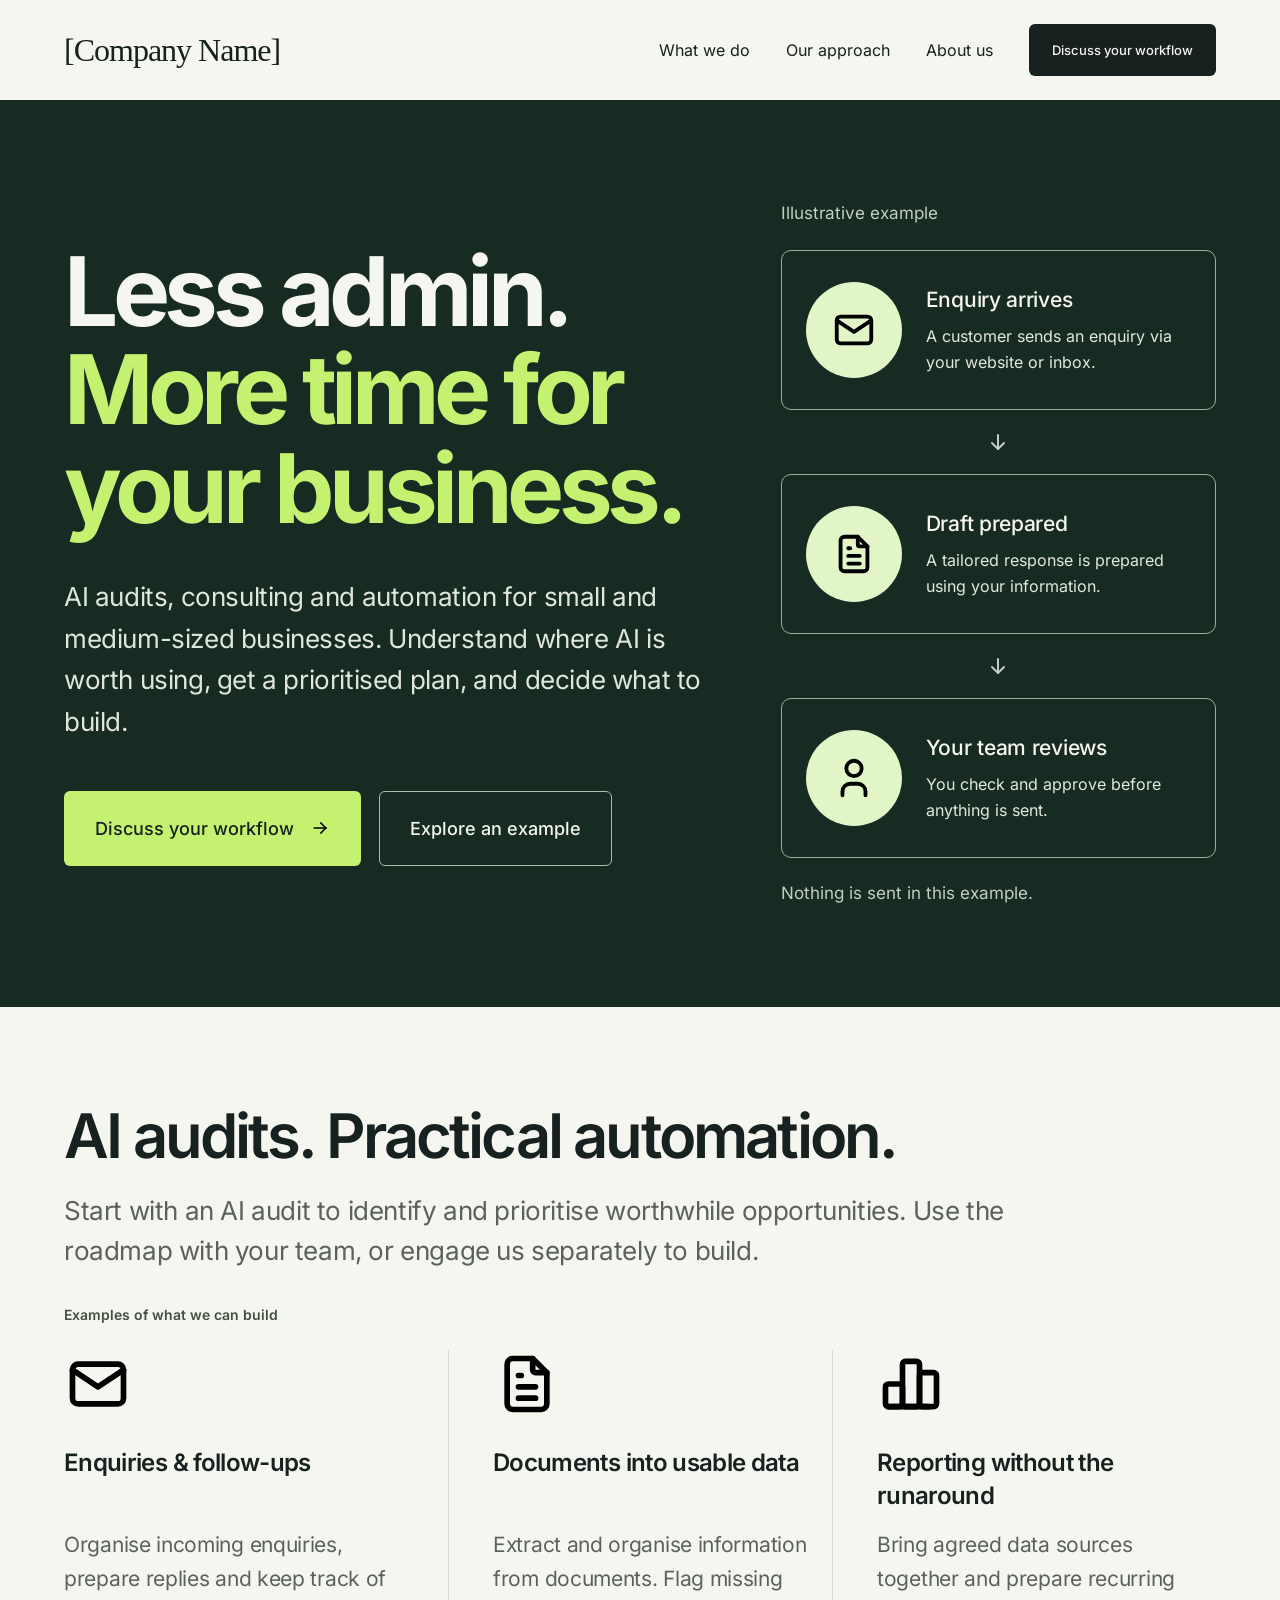
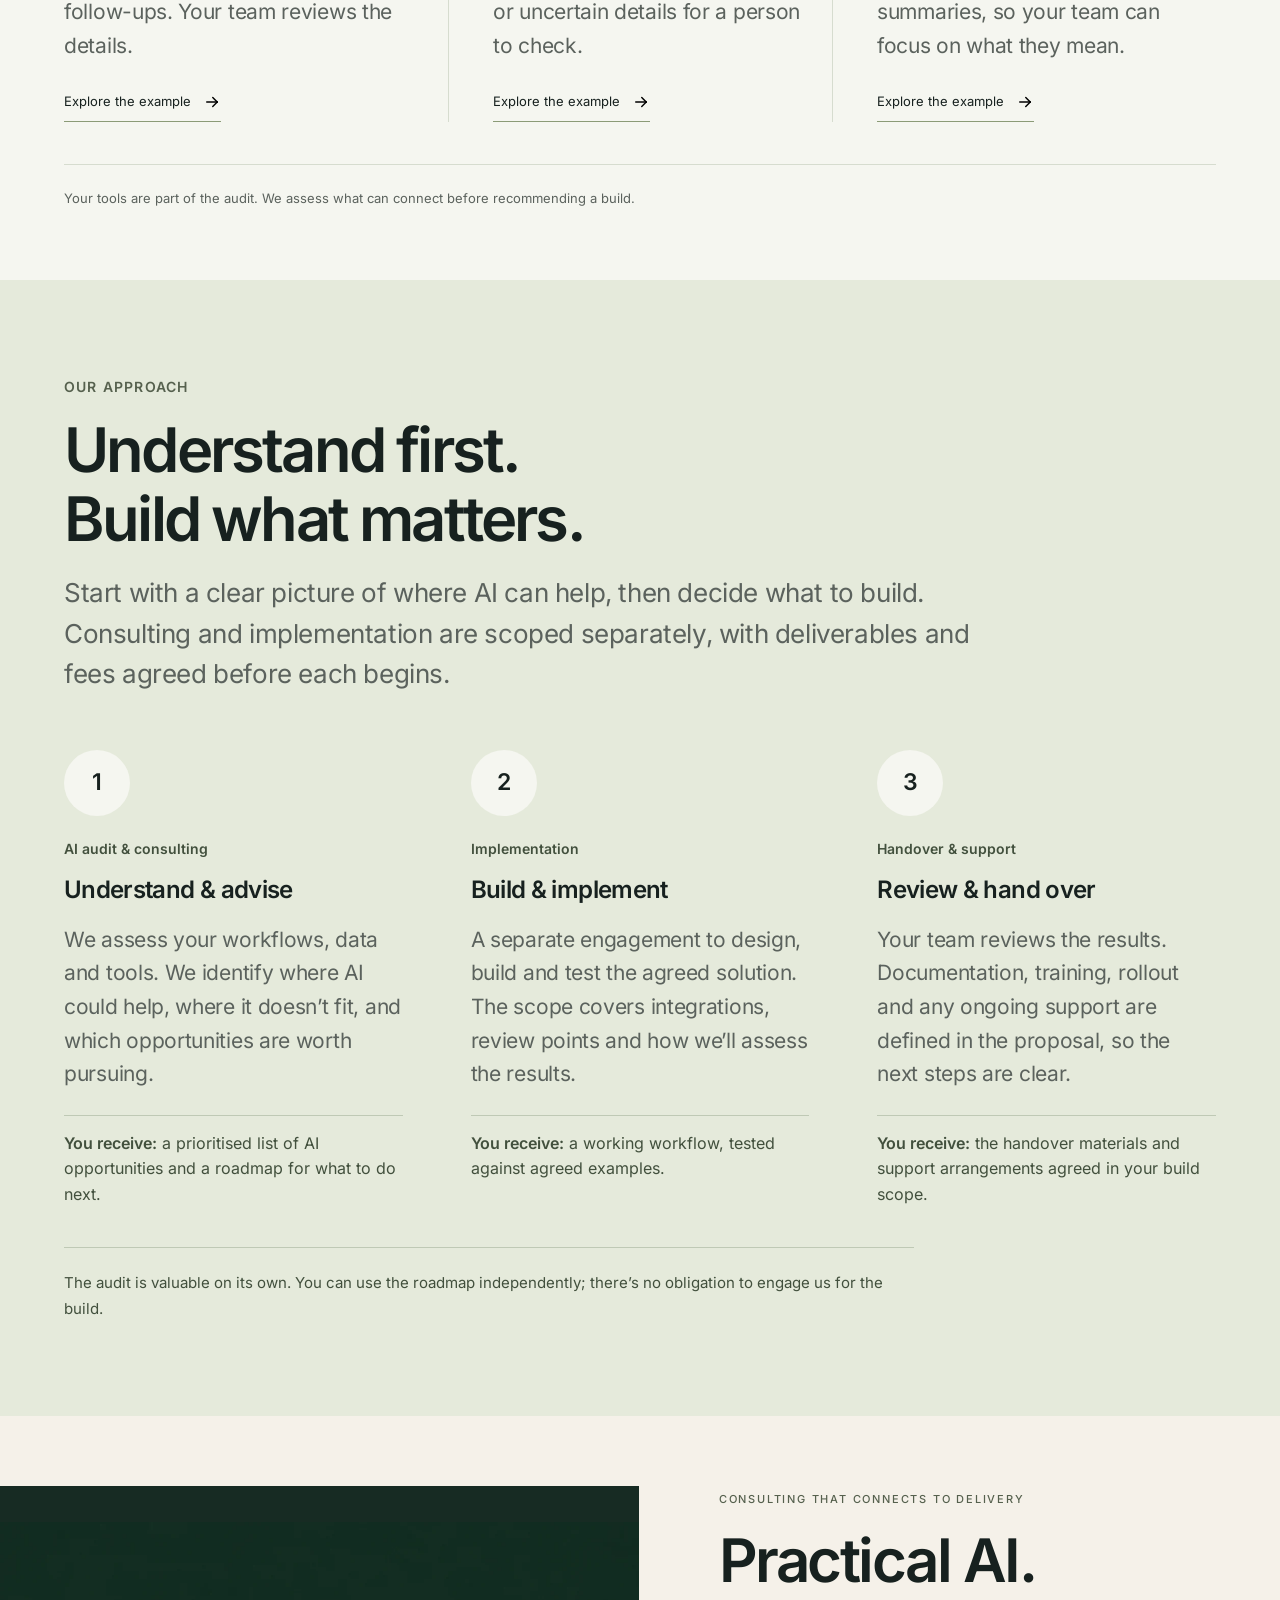
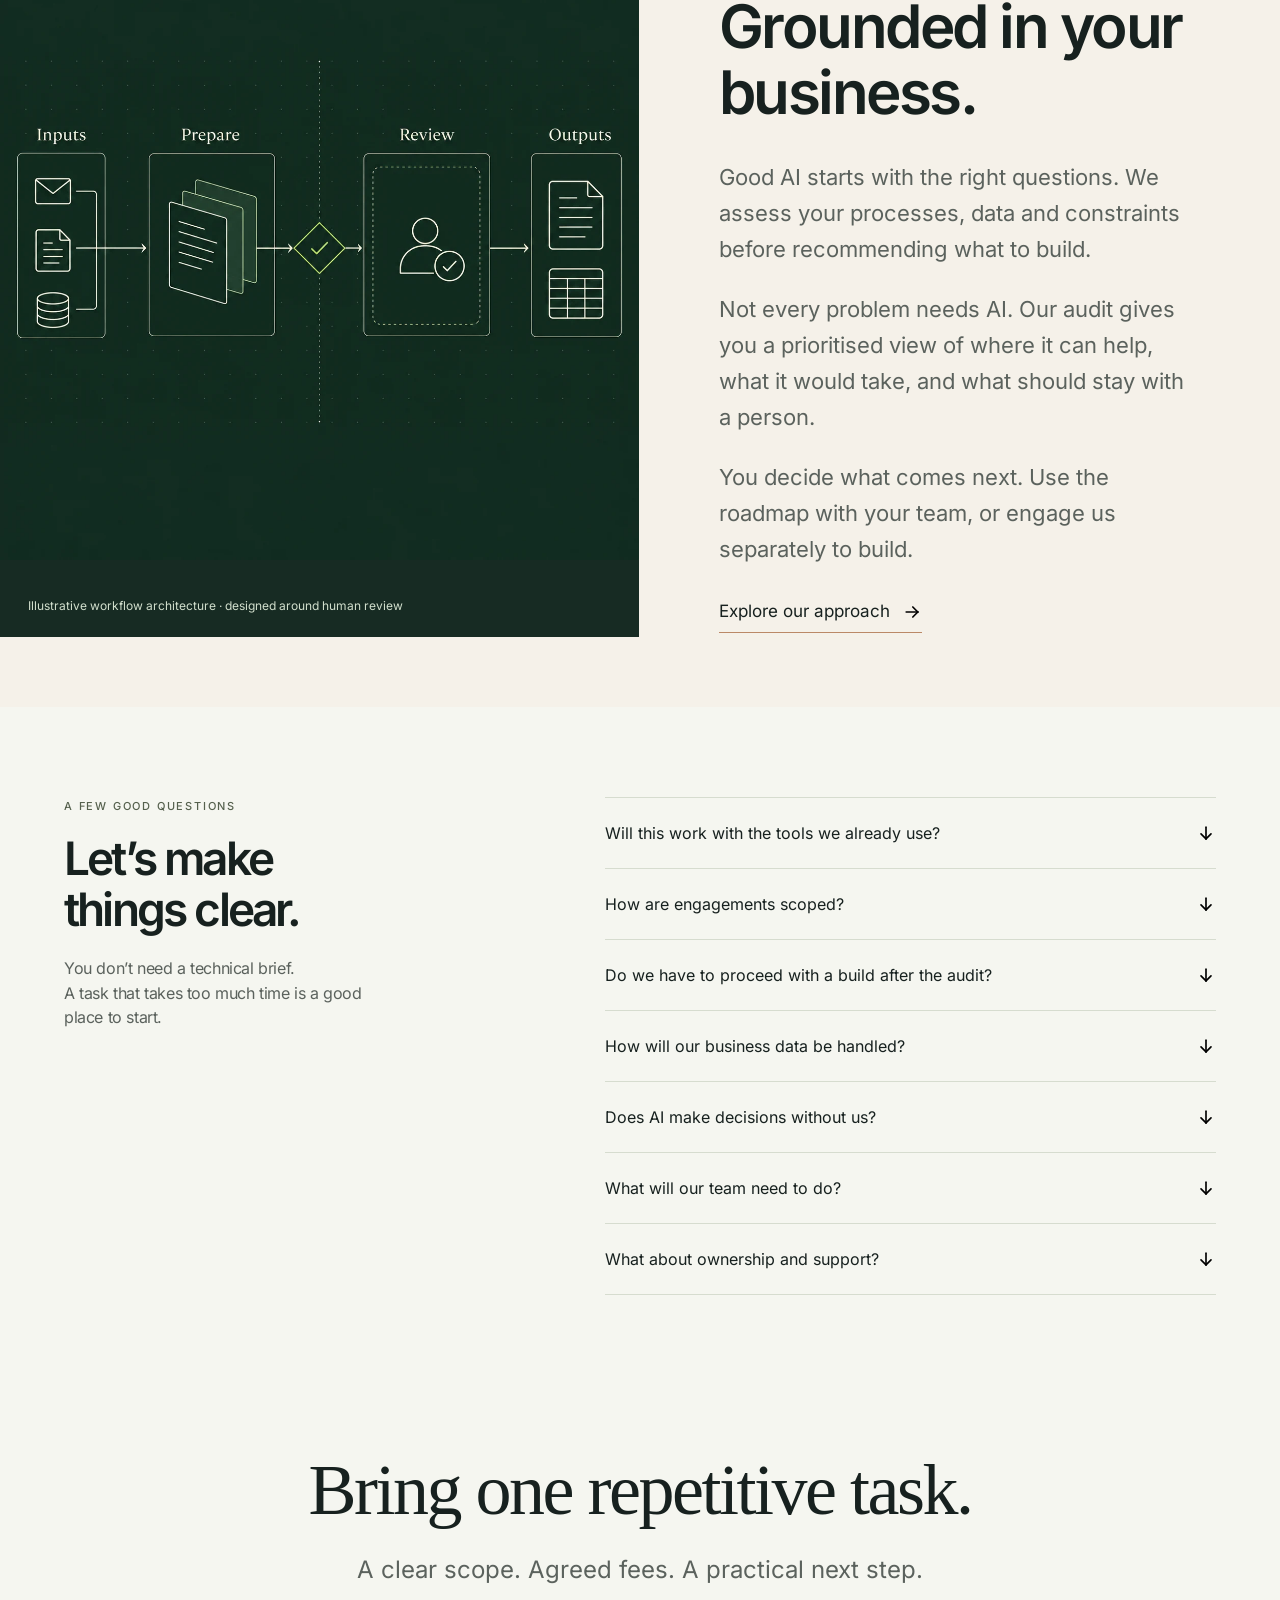
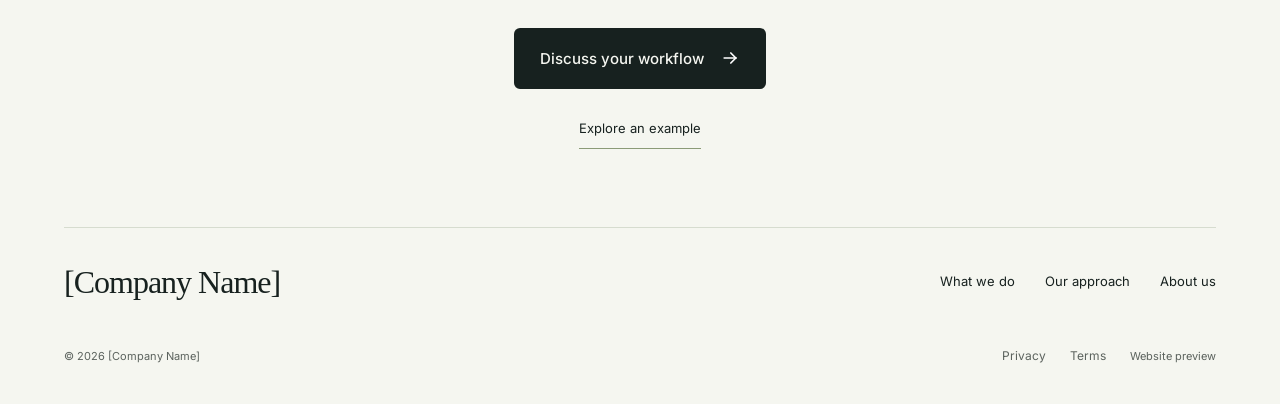
==== app.html @ a3ab0806 "Refresh AI consulting website and add self-contained workflow demos" ====
<!doctype html>
<html lang="en">
<head>
  <meta charset="UTF-8">
  <meta name="viewport" content="width=device-width, initial-scale=1">
  <meta name="description" content="AI auditing, consulting and implementation for small and medium-sized businesses. Clear priorities, agreed fees, and practical workflows with your team in control.">
  <meta name="theme-color" content="#17211f">
  <title>[Company Name] | Less admin. More time for your business.</title>
  <link rel="icon" href="assets/icons/mail.svg" type="image/svg+xml">
  <link rel="preload" href="assets/fonts/inter-latin-400.woff2" as="font" type="font/woff2" crossorigin>
  <link rel="preload" href="assets/fonts/inter-latin-700.woff2" as="font" type="font/woff2" crossorigin>
  <link rel="stylesheet" href="styles.css">
  <script src="script.js" defer></script>
</head>
<body>
  <a class="skip-link" href="#main">Skip to content</a>
  <header class="site-header">
    <div class="container header-inner">
      <a class="wordmark" href="#" aria-label="Company Name home">[Company Name]</a>
      <button class="menu-toggle icon-button" aria-expanded="false" aria-controls="main-navigation" aria-label="Open navigation"><img src="assets/icons/menu-2.svg" alt="" width="24" height="24"></button>
      <nav id="main-navigation" aria-label="Main navigation">
        <a href="#services">What we do</a><a href="#process">Our approach</a><a href="#about">About us</a>
        <button class="button button-dark header-cta" data-open="contact-dialog">Discuss your workflow</button>
      </nav>
    </div>
  </header>
  <main id="main">
    <section class="hero" aria-labelledby="hero-title">
      <div class="container hero-grid">
        <div class="hero-copy">
          <h1 id="hero-title">Less admin.<br><span>More time for<br class="desktop-break"> your business.</span></h1>
          <p>AI audits, consulting and automation for small and medium-sized businesses. Understand where AI is worth using, get a prioritised plan, and decide what to build.</p>
          <div class="hero-actions">
            <button class="button button-lime" data-open="contact-dialog">Discuss your workflow <img src="assets/icons/arrow-right.svg" alt="" width="20" height="20"></button>
            <button class="button button-outline" data-open="example-dialog">Explore an example</button>
          </div>
        </div>
        <div class="workflow-preview">
          <p class="workflow-label">Illustrative example</p>
          <ol class="workflow-list">
            <li><div class="workflow-step"><img class="workflow-icon" src="assets/icons/mail.svg" alt="" width="76" height="76"><div><h2>Enquiry arrives</h2><p>A customer sends an enquiry via your website or inbox.</p></div></div><img class="flow-arrow" src="assets/icons/arrow-down.svg" alt="" width="24" height="38"></li>
            <li><div class="workflow-step"><img class="workflow-icon" src="assets/icons/file-text.svg" alt="" width="76" height="76"><div><h2>Draft prepared</h2><p>A tailored response is prepared using your information.</p></div></div><img class="flow-arrow" src="assets/icons/arrow-down.svg" alt="" width="24" height="38"></li>
            <li><div class="workflow-step"><img class="workflow-icon" src="assets/icons/user.svg" alt="" width="76" height="76"><div><h2>Your team reviews</h2><p>You check and approve before anything is sent.</p></div></div></li>
          </ol>
          <p class="workflow-caption">Nothing is sent in this example.</p>
        </div>
      </div>
    </section>
    <section class="services section" id="services" aria-labelledby="services-title">
      <div class="container">
        <h2 class="section-title" id="services-title">AI audits. Practical automation.</h2>
        <p class="section-intro">Start with an AI audit to identify and prioritise worthwhile opportunities. Use the roadmap with your team, or engage us separately to build.</p>
        <p class="service-examples-label">Examples of what we can build</p>
        <div class="service-grid">
          <article class="service"><img class="service-icon" src="assets/icons/mail.svg" alt="" width="54" height="54"><h3>Enquiries &amp; follow-ups</h3><p>Organise incoming enquiries, prepare replies and keep track of follow-ups. Your team reviews the details.</p><button class="text-link" data-example-link="enquiries">Explore the example <img src="assets/icons/arrow-right.svg" alt="" width="18" height="18"></button></article>
          <article class="service"><img class="service-icon" src="assets/icons/file-text.svg" alt="" width="54" height="54"><h3>Documents into usable data</h3><p>Extract and organise information from documents. Flag missing or uncertain details for a person to check.</p><button class="text-link" data-example-link="documents">Explore the example <img src="assets/icons/arrow-right.svg" alt="" width="18" height="18"></button></article>
          <article class="service"><img class="service-icon" src="assets/icons/chart-bar.svg" alt="" width="54" height="54"><h3>Reporting without the runaround</h3><p>Bring agreed data sources together and prepare recurring summaries, so your team can focus on what they mean.</p><button class="text-link" data-example-link="reports">Explore the example <img src="assets/icons/arrow-right.svg" alt="" width="18" height="18"></button></article>
        </div>
        <p class="services-note">Your tools are part of the audit. We assess what can connect before recommending a build.</p>
      </div>
    </section>
    <section class="process section" id="process" aria-labelledby="process-title">
      <div class="container">
        <p class="eyebrow">Our approach</p>
        <h2 class="section-title" id="process-title">Understand first.<br>Build what matters.</h2>
        <p class="section-intro">Start with a clear picture of where AI can help, then decide what to build. Consulting and implementation are scoped separately, with deliverables and fees agreed before each begins.</p>
        <ol class="process-grid">
          <li><span class="step-number">1</span><p class="stage-label">AI audit &amp; consulting</p><h3>Understand &amp; advise</h3><p>We assess your workflows, data and tools. We identify where AI could help, where it doesn’t fit, and which opportunities are worth pursuing.</p><p class="step-deliverable"><strong>You receive:</strong> a prioritised list of AI opportunities and a roadmap for what to do next.</p></li>
          <li><span class="step-number">2</span><p class="stage-label">Implementation</p><h3>Build &amp; implement</h3><p>A separate engagement to design, build and test the agreed solution. The scope covers integrations, review points and how we’ll assess the results.</p><p class="step-deliverable"><strong>You receive:</strong> a working workflow, tested against agreed examples.</p></li>
          <li><span class="step-number">3</span><p class="stage-label">Handover &amp; support</p><h3>Review &amp; hand over</h3><p>Your team reviews the results. Documentation, training, rollout and any ongoing support are defined in the proposal, so the next steps are clear.</p><p class="step-deliverable"><strong>You receive:</strong> the handover materials and support arrangements agreed in your build scope.</p></li>
        </ol>
        <p class="process-note">The audit is valuable on its own. You can use the roadmap independently; there’s no obligation to engage us for the build.</p>
      </div>
    </section>
    <section class="about section" id="about" aria-labelledby="about-title">
      <div class="container about-grid">
        <figure class="architecture-figure"><img class="about-image" src="assets/workflow-architecture.webp" alt="Illustrative AI workflow architecture: information inputs are prepared and checked, then reviewed by a person before structured outputs." width="1254" height="1254" loading="lazy"><figcaption>Illustrative workflow architecture · designed around human review</figcaption></figure>
        <div class="about-copy">
          <p class="eyebrow">Consulting that connects to delivery</p>
          <h2 id="about-title">Practical AI.<br>Grounded in your business.</h2>
          <p>Good AI starts with the right questions. We assess your processes, data and constraints before recommending what to build.</p>
          <p>Not every problem needs AI. Our audit gives you a prioritised view of where it can help, what it would take, and what should stay with a person.</p>
          <p>You decide what comes next. Use the roadmap with your team, or engage us separately to build.</p>
          <a class="text-link" href="#process">Explore our approach <img src="assets/icons/arrow-right.svg" alt="" width="20" height="20"></a>
        </div>
      </div>
    </section>
    <section class="faq section" id="faq" aria-labelledby="faq-title">
      <div class="container faq-grid">
        <div><p class="eyebrow">A few good questions</p><h2 class="section-title" id="faq-title">Let’s make<br>things clear.</h2><p class="section-intro">You don’t need a technical brief.<br>A task that takes too much time is a good place to start.</p></div>
        <div class="faq-items">
          <details><summary>Will this work with the tools we already use?<img src="assets/icons/arrow-down.svg" alt="" width="20" height="20"></summary><p>That’s one of the questions we assess in the audit. We review the integrations, permissions and data available in your tools, then explain feasibility and limits before you decide on implementation.</p></details>
          <details><summary>How are engagements scoped?<img src="assets/icons/arrow-down.svg" alt="" width="20" height="20"></summary><p>AI auditing and consulting are scoped independently from implementation. For each engagement, we agree the deliverables, fees and timeline before starting, so you know what to expect.</p></details>
          <details><summary>Do we have to proceed with a build after the audit?<img src="assets/icons/arrow-down.svg" alt="" width="20" height="20"></summary><p>No. The audit produces findings and a practical roadmap you can use independently. You decide whether to take the next steps with your team or engage us separately for implementation.</p></details>
          <details><summary>How will our business data be handled?<img src="assets/icons/arrow-down.svg" alt="" width="20" height="20"></summary><p>Before building, we agree what data is needed, which services will process it, who can access it, and any retention requirements. Hosting and provider choices are part of that discussion.</p></details>
          <details><summary>Does AI make decisions without us?<img src="assets/icons/arrow-down.svg" alt="" width="20" height="20"></summary><p>We define the boundaries with you. Routine steps can be automated, while uncertain results, sensitive communications, and important decisions can be routed to a person for approval.</p></details>
          <details><summary>What will our team need to do?<img src="assets/icons/arrow-down.svg" alt="" width="20" height="20"></summary><p>Someone who understands the workflow helps us map it and review the pilot. We agree the time commitment and checkpoints during scoping. A fictional or redacted example is enough for the first conversation.</p></details>
          <details><summary>What about ownership and support?<img src="assets/icons/arrow-down.svg" alt="" width="20" height="20"></summary><p>Ownership, access, handover, and any ongoing costs are set out in the proposal. Training, monitoring, maintenance, and future improvements are agreed as part of the rollout and support arrangements.</p></details>
        </div>
      </div>
    </section>
    <section class="closing section" id="contact" aria-labelledby="contact-title">
      <div class="container"><h2 id="contact-title">Bring one repetitive task.</h2><p>A clear scope. Agreed fees. A practical next step.</p><button class="button button-dark" data-open="contact-dialog">Discuss your workflow <img src="assets/icons/arrow-right.svg" alt="" width="20" height="20"></button><button class="closing-example text-link" data-open="example-dialog">Explore an example</button></div>
    </section>
  </main>
  <footer class="site-footer">
    <div class="container footer-top"><a class="wordmark" href="#">[Company Name]</a><nav aria-label="Footer navigation"><a href="#services">What we do</a><a href="#process">Our approach</a><a href="#about">About us</a></nav></div>
    <div class="container footer-bottom"><p>© <span id="year">2026</span> [Company Name]</p><div><button data-policy="privacy">Privacy</button><button data-policy="terms">Terms</button><span>Website preview</span></div></div>
  </footer>

  <dialog class="example-dialog" id="example-dialog" aria-labelledby="example-heading">
    <div class="dialog-header"><p class="eyebrow">Explore a workflow</p><button class="icon-button" data-close aria-label="Close example"><img src="assets/icons/x.svg" alt="" width="24" height="24"></button></div>
    <h2 id="example-heading">A little less manual.</h2>
    <p class="dialog-intro">Fictional inputs and prewritten outputs. Nothing is sent or connected to your systems.</p>
    <div class="demo-tabs" role="tablist" aria-label="Example workflows">
      <button id="tab-enquiries" role="tab" aria-selected="true" aria-controls="demo-panel" data-example="enquiries">Enquiries</button>
      <button id="tab-documents" role="tab" aria-selected="false" aria-controls="demo-panel" tabindex="-1" data-example="documents">Documents</button>
      <button id="tab-reports" role="tab" aria-selected="false" aria-controls="demo-panel" tabindex="-1" data-example="reports">Reporting</button>
    </div>
    <div id="demo-panel" role="tabpanel" aria-labelledby="tab-enquiries" tabindex="0">
      <h3 id="demo-title">Give every enquiry a clear next step.</h3>
      <div class="sample-grid"><div><h4>Incoming work · fictional sample</h4><p id="sample-input"></p></div><div><h4>Prepared output · illustration</h4><p id="sample-output"></p></div></div>
      <p class="review-note" id="sample-review"></p>
      <div class="demo-controls"><button class="button button-dark" id="sample-approve">Simulate approval</button><button class="text-link" id="sample-reset"><img src="assets/icons/refresh.svg" alt="" width="18" height="18">Reset example</button></div>
      <p id="sample-status" role="status" aria-live="polite"></p>
      <p class="measure"><strong>What we’d measure:</strong> <span id="demo-measure"></span></p>
    </div>
  </dialog>
  <dialog class="contact-dialog" id="contact-dialog" aria-labelledby="contact-heading">
    <div class="dialog-header"><p class="eyebrow">Start with the work</p><button class="icon-button" data-close aria-label="Close workflow brief"><img src="assets/icons/x.svg" alt="" width="24" height="24"></button></div>
    <h2 id="contact-heading">What’s taking up<br>too much of your day?</h2>
    <p class="dialog-intro">A couple of sentences is enough. Describe the task, the tools involved, and what you’d like to improve.</p>
    <p class="engagement-note">Consulting and implementation are scoped separately, with deliverables and fees agreed before work begins.</p>
    <p class="preview-notice">This preview prepares a brief on your device. It doesn’t send an enquiry. Contact and booking details will be added before launch.</p>
    <form id="brief-form">
      <label for="brief-task">The repetitive task <span>(required)</span></label>
      <textarea id="brief-task" name="task" rows="3" required maxlength="2000" placeholder="For example, we copy each enquiry from our inbox into a spreadsheet…"></textarea>
      <label for="brief-tools">The tools you use <span>(optional)</span></label><input id="brief-tools" name="tools" maxlength="300" placeholder="Your inbox, spreadsheets, CRM…">
      <label for="brief-goal">What would make this better? <span>(optional)</span></label><input id="brief-goal" name="goal" maxlength="500" placeholder="Less retyping, fewer missed follow-ups…">
      <button class="button button-dark" type="submit">Prepare my brief <img src="assets/icons/arrow-right.svg" alt="" width="20" height="20"></button>
    </form>
    <div id="brief-result" hidden><label for="prepared-brief">Your workflow brief</label><textarea id="prepared-brief" rows="7" readonly></textarea><div class="brief-actions"><button class="button button-dark" id="copy-brief">Copy brief</button><button class="text-link" id="edit-brief">Edit brief</button></div><p id="brief-status" role="status" aria-live="polite"></p></div>
    <p class="small-note">Use a fictional or redacted example. Please don’t include passwords, personal information, or sensitive business data.</p>
  </dialog>
  <dialog class="policy-dialog" id="policy-dialog" aria-labelledby="policy-heading"><div class="dialog-header"><p class="eyebrow">Website preview</p><button class="icon-button" data-close aria-label="Close information"><img src="assets/icons/x.svg" alt="" width="24" height="24"></button></div><h2 id="policy-heading"></h2><p id="policy-copy"></p><button class="button button-dark" data-close>Back to the website</button></dialog>
</body>
</html>
---- styles.css ----
@font-face{font-family:Inter;src:url('assets/fonts/inter-latin-400.woff2') format('woff2');font-weight:400;font-display:swap}
@font-face{font-family:Inter;src:url('assets/fonts/inter-latin-500.woff2') format('woff2');font-weight:500;font-display:swap}
@font-face{font-family:Inter;src:url('assets/fonts/inter-latin-600.woff2') format('woff2');font-weight:600;font-display:swap}
@font-face{font-family:Inter;src:url('assets/fonts/inter-latin-700.woff2') format('woff2');font-weight:700;font-display:swap}
:root{--ink:#17211f;--forest:#172b23;--paper:#f5f6f0;--cream:#f5f1e9;--sage:#e5eadb;--lime:#c4f270;--muted:#5b625d;--line:#d6dccf;--serif:Georgia,'Times New Roman',serif}
*{box-sizing:border-box}
html{scroll-behavior:smooth;scroll-padding-top:32px}
body{margin:0;background:var(--paper);color:var(--ink);font:400 16px/1.65 Inter,Arial,Helvetica,sans-serif;-webkit-font-smoothing:antialiased}
body.dialog-open{overflow:hidden}
button,input,textarea{font:inherit}
button,a,summary{-webkit-tap-highlight-color:transparent;touch-action:manipulation}
button{cursor:pointer;color:inherit}
button:disabled{cursor:default;opacity:.65}
a{color:inherit;text-decoration:none}
img{max-width:100%}
button,a,input,textarea,summary{outline-offset:5px}
:focus-visible{outline:3px solid #52762d}
.hero :focus-visible{outline-color:var(--lime)}
[hidden]{display:none!important}
.container{width:calc(100% - 128px);max-width:1248px;margin-inline:auto}
.skip-link{position:absolute;left:20px;top:-100px;padding:12px 20px;background:var(--lime);z-index:20}
.skip-link:focus{top:10px}
.site-header{background:var(--paper)}
.header-inner{min-height:100px;display:flex;align-items:center;justify-content:space-between;gap:24px}
.wordmark{font-family:var(--serif);font-size:32px;line-height:1.2;letter-spacing:-1px;white-space:nowrap}
.header-inner nav{display:flex;align-items:center;gap:36px;font-size:16px}
.header-inner nav>a{padding-block:12px}
.header-inner nav>a:hover,.site-footer a:hover{text-decoration:underline;text-underline-offset:5px}
.button{display:inline-flex;align-items:center;justify-content:center;gap:16px;border:1px solid transparent;border-radius:6px;padding:19px 25px;font-size:15px;font-weight:500;line-height:1.4;min-height:58px;text-align:center;transition:background .18s ease,border-color .18s ease,transform .18s ease}
.button:hover{transform:translateY(-2px)}
.button img{flex-shrink:0}
.button-dark{background:var(--ink);color:var(--paper)}
.button-dark:hover{background:#30483a}
.button-dark img{filter:invert(1)}
.button-lime{background:var(--lime);color:var(--ink)}
.button-lime:hover{background:#d5ff93}
.button-outline{border-color:#afbbb2;background:transparent;color:var(--paper)}
.button-outline:hover{background:#ffffff0c;border-color:var(--lime)}
.header-cta{padding:15px 22px;min-height:52px;font-size:13px}
.icon-button{border:0;background:transparent;min-width:44px;min-height:44px;display:grid;place-items:center;border-radius:4px}
.icon-button:hover{background:#17211f0c}
.menu-toggle{display:none}
.hero{background:var(--forest);color:var(--paper)}
.hero-grid{display:grid;grid-template-columns:minmax(0,1.5fr) minmax(0,1fr);align-items:center;gap:64px;min-height:870px;padding-block:100px}
.hero h1{font-size:clamp(66px,7.5vw,108px);line-height:1.03;letter-spacing:-5.5px;font-weight:700;margin:0 0 38px}
.hero h1 span{color:var(--lime)}
.hero-copy>p{font-size:26px;line-height:1.6;max-width:690px;margin:0;color:#e0e6de;letter-spacing:-.4px}
.hero-actions{display:flex;flex-wrap:wrap;gap:18px;margin-top:48px;align-items:center}
.hero-actions .button{font-size:18px;padding:24px 30px}
.workflow-label,.workflow-caption{font-size:17px;color:#c2cdc4;line-height:1.6;margin:0}
.workflow-label{margin-bottom:23px}
.workflow-caption{margin-top:22px}
.workflow-list{list-style:none;margin:0;padding:0}
.workflow-step{display:flex;align-items:center;gap:24px;border:1px solid #9ead9d;border-radius:10px;padding:27px 24px;min-height:160px}
.workflow-icon{background:#e1f5c6;border-radius:50%;padding:25px;flex-shrink:0;width:96px;height:96px}
.workflow-step h2{font-size:21px;line-height:1.4;font-weight:500;margin:0 0 9px;letter-spacing:-.3px}
.workflow-step p{font-size:16px;line-height:1.65;margin:0;color:#e2e8e0}
.flow-arrow{display:block;margin:13px auto;filter:invert(1);opacity:.75;height:38px;width:24px}
.section{padding-block:95px}
.section-title{font-size:clamp(36px,4.8vw,70px);line-height:1.12;letter-spacing:-2.8px;font-weight:600;margin:0 0 20px}
.section-intro{font-size:26px;line-height:1.55;color:var(--muted);max-width:960px;margin:0;letter-spacing:-.4px}
.services{padding-bottom:70px}
.service-examples-label{font-size:14px;line-height:1.6;font-weight:600;color:#42503d;margin:32px 0 0}
.service-examples-label+.service-grid{margin-top:24px}
.service-grid{display:grid;grid-template-columns:repeat(3,minmax(0,1fr));margin-top:66px}
.service{padding-right:35px}
.service+.service{border-left:1px solid var(--line);padding-left:44px;padding-right:24px}
.service:last-child{padding-right:0}
.service-icon{display:block;width:68px;height:68px;margin-bottom:29px}
.service h3,.process-grid h3{font-size:24px;line-height:1.35;letter-spacing:-.65px;font-weight:600;margin:0 0 16px}
.service p,.process-grid p{font-size:21px;line-height:1.6;letter-spacing:-.3px;color:var(--muted);margin:0}
.text-link{border:0;border-bottom:1px solid #8b9b77;background:transparent;display:inline-flex;align-items:center;gap:12px;padding:6px 0;font-size:14px;line-height:1.5;text-align:left;min-height:40px}
.text-link:hover{border-color:var(--ink);color:#344d27}
.service .text-link{margin-top:20px;font-size:13px}
.services-note{color:var(--muted);font-size:13px;margin:42px 0 0;padding-top:23px;border-top:1px solid var(--line)}
.process{background:var(--sage)}
.process-grid{list-style:none;display:grid;grid-template-columns:repeat(3,minmax(0,1fr));gap:68px;margin:56px 0 0;padding:0}
.step-number{display:flex;align-items:center;justify-content:center;background:var(--paper);width:66px;height:66px;border-radius:50%;font-size:23px;font-weight:600;margin-bottom:22px}
.process-grid .step-deliverable{font-size:16px;line-height:1.6;letter-spacing:0;color:#42503d;margin-top:24px;border-top:1px solid #bfc9b5;padding-top:15px}
.process-grid .step-deliverable strong{font-weight:600}
.process-grid .stage-label{font-size:14px;line-height:1.5;letter-spacing:0;text-transform:none;font-weight:600;color:#42503d;margin:0 0 12px;min-height:24px}
.process-note{font-size:15px;line-height:1.7;max-width:850px;border-top:1px solid #bfc9b5;padding-top:22px;margin:40px 0 0;color:#42503d}
.about{background:var(--cream);padding-block:44px}
.about-grid{display:grid;grid-template-columns:1.35fr 1fr;gap:80px;align-items:center;width:100%;max-width:1440px;padding-right:88px}
.architecture-figure{margin:0;background:var(--forest)}
.architecture-figure figcaption{padding:0 28px 22px;font-size:12px;line-height:1.6;color:#d2dfcd}
.about-image{display:block;width:100%;height:710px;object-fit:contain;object-position:center;background:var(--forest)}
.about-copy{padding-block:30px}
.eyebrow{font-size:11px;letter-spacing:1.8px;text-transform:uppercase;font-weight:500;color:#56614e;margin:0 0 18px}
#process .eyebrow{font-size:14px;font-weight:600;letter-spacing:1.2px}
.about h2{font-family:Inter,Arial,Helvetica,sans-serif;font-weight:600;font-size:60px;line-height:1.1;letter-spacing:-2.5px;margin:0 0 34px;max-width:570px}
.about-copy>p:not(.eyebrow){font-size:22px;line-height:1.65;color:var(--muted);margin:0 0 23px;max-width:540px}
.about .text-link{font-size:17px;margin-top:2px;border-bottom-color:#bb8967}
.faq{padding-block:90px 65px}
.faq-grid{display:grid;grid-template-columns:.85fr 1.15fr;gap:90px}
.faq .section-title{font-size:46px}
.faq .section-intro{font-size:16px;max-width:340px}
.faq-items{border-top:1px solid var(--line)}
details{border-bottom:1px solid var(--line)}
summary{list-style:none;display:flex;justify-content:space-between;align-items:center;gap:20px;cursor:pointer;padding-block:23px;font-size:16px;line-height:1.5;min-height:66px}
summary::-webkit-details-marker{display:none}
summary img{flex-shrink:0;transition:transform .2s}
details[open] summary img{transform:rotate(180deg)}
details p{color:var(--muted);font-size:15px;line-height:1.7;margin:0 35px 25px 0}
.closing{text-align:center;padding-block:90px 78px}
.closing h2{font:400 72px/1.12 var(--serif);letter-spacing:-2.5px;margin:0 0 20px}
.closing p{font-size:24px;color:var(--muted);margin:0 0 38px}
.closing-example{display:table;margin:20px auto 0;font-size:13px}
.footer-top{border-top:1px solid var(--line);display:flex;align-items:center;justify-content:space-between;padding-block:35px}
.site-footer nav{display:flex;gap:30px;font-size:13px}
.footer-bottom{display:flex;justify-content:space-between;align-items:center;padding-bottom:28px;color:var(--muted);font-size:11px;gap:20px}
.footer-bottom p{margin:0}
.footer-bottom>div{display:flex;gap:24px;align-items:center}
.footer-bottom button{border:0;background:transparent;font-size:12px;padding:10px 0;min-height:40px}
.footer-bottom button:hover{text-decoration:underline}
dialog{background:var(--paper);color:var(--ink);border:1px solid var(--line);border-radius:14px;padding:35px;max-height:calc(100dvh - 48px);overflow:auto;width:min(640px,calc(100% - 32px));overscroll-behavior:contain}
dialog::backdrop{background:#101b17ba}
.dialog-header{display:flex;align-items:center;justify-content:space-between;gap:20px;margin-bottom:14px}
.dialog-header .eyebrow{margin:0}
dialog h2{font-size:36px;line-height:1.15;letter-spacing:-1.2px;font-weight:600;margin:0 0 20px}
.dialog-intro{color:var(--muted);font-size:15px;margin:0 0 22px}
.example-dialog{width:min(940px,calc(100% - 32px))}
.demo-tabs{display:flex;gap:5px;border-bottom:1px solid var(--line);margin-bottom:25px}
.demo-tabs button{border:0;border-bottom:3px solid transparent;background:transparent;padding:14px 20px;font-size:14px;color:var(--muted);min-height:50px}
.demo-tabs [aria-selected=true]{color:var(--ink);border-bottom-color:#526c32;font-weight:600}
#demo-panel{outline-offset:4px}
#demo-panel h3{font-size:24px;line-height:1.35;font-weight:500;margin:0 0 23px;letter-spacing:-.5px}
.sample-grid{display:grid;grid-template-columns:1fr 1fr;gap:30px}
.sample-grid>div{background:#e9eddf;padding:23px;min-width:0}
.sample-grid h4{font-size:10px;font-weight:600;letter-spacing:1px;text-transform:uppercase;margin:0 0 16px}
.sample-grid p{font-size:14px;line-height:1.7;white-space:pre-line;margin:0;overflow-wrap:anywhere}
.review-note{font-size:13px;border-left:2px solid #92a46b;padding-left:16px;margin:25px 0;color:var(--muted)}
.demo-controls{display:flex;gap:24px;flex-wrap:wrap;align-items:center}
.demo-controls .button{font-size:14px;min-height:48px;padding:14px 20px}
#sample-status{font-size:13px;line-height:1.6;color:#385022;min-height:42px;margin:18px 0}
.measure{border-top:1px solid var(--line);padding-top:18px;font-size:13px;color:var(--muted);margin:0}
.preview-notice{background:var(--sage);padding:15px 18px;font-size:13px;line-height:1.6;margin:0 0 23px}
.engagement-note{font-size:14px;line-height:1.65;margin:0 0 18px;color:var(--ink)}
form label,#brief-result label{display:block;font-size:14px;font-weight:500;margin:18px 0 8px}
form label span{font-size:12px;font-weight:400;color:var(--muted)}
input,textarea{display:block;width:100%;border:1px solid #aab5a2;background:#fffefb;border-radius:5px;padding:12px 14px;font-size:14px;color:var(--ink);line-height:1.6}
input::placeholder,textarea::placeholder{color:#73786d}
textarea{resize:vertical}
form .button{margin-top:24px;min-height:50px;font-size:14px;padding:15px 20px}
.small-note{font-size:11px;line-height:1.6;color:var(--muted);margin:24px 0 0}
.brief-actions{display:flex;gap:24px;align-items:center;margin-top:20px}
.brief-actions .button{padding:14px 22px;min-height:48px}
#brief-status{font-size:13px;color:#385022;min-height:24px}
.policy-dialog>p{color:var(--muted);font-size:15px;margin:20px 0 28px}
@media(min-width:1600px){.hero-grid{min-height:900px}}
@media(max-width:1199px){.container{width:calc(100% - 96px)}.header-inner nav{gap:24px}.hero-grid{gap:38px;min-height:760px;padding-block:85px;grid-template-columns:1.35fr 1fr}.hero h1{font-size:clamp(60px,7.4vw,88px);letter-spacing:-4px}.hero-copy>p{font-size:19px}.hero-actions{gap:12px;margin-top:34px}.hero-actions .button{font-size:13px;padding:17px 18px}.workflow-step{padding:22px 18px;gap:18px;min-height:140px}.workflow-icon{width:62px;height:62px;padding:16px}.workflow-step h2{font-size:16px}.workflow-step p{font-size:12px}.workflow-label,.workflow-caption{font-size:13px}.service+.service{padding-left:28px}.service h3,.process-grid h3{font-size:18px}.service p,.process-grid p{font-size:15px}.process-grid{gap:40px}.about-grid{gap:48px}.about-image{height:560px}.about h2{font-size:48px}.about-copy>p:not(.eyebrow){font-size:16px}.faq-grid{gap:50px}}
@media(max-width:900px){.container{width:calc(100% - 56px)}.wordmark{font-size:25px}.header-inner{min-height:88px}.header-inner nav{gap:18px;font-size:12px}.header-cta{padding:13px 16px;font-size:11px;min-height:46px}.hero-grid{grid-template-columns:1fr 1fr;gap:30px;padding-block:70px;min-height:690px}.hero h1{font-size:62px;letter-spacing:-3px}.hero-copy>p{font-size:17px}.hero-actions .button{font-size:12px;padding:15px 16px;min-height:48px}.workflow-step{gap:14px;padding:20px 15px;min-height:132px}.workflow-icon{width:50px;height:50px;padding:12px}.workflow-step h2{font-size:15px}.workflow-step p{font-size:12px}.flow-arrow{height:26px;margin-block:9px}.section{padding-block:70px}.section-title{font-size:43px}.section-intro{font-size:18px}.service-grid{margin-top:45px}.service{padding-right:20px}.service+.service{padding-left:22px;padding-right:16px}.service-icon{width:44px;height:44px;margin-bottom:22px}.service h3{font-size:17px}.service p{font-size:14px}.service .text-link{font-size:12px}.process-grid{gap:32px;margin-top:40px}.about{padding-block:35px}.about-grid{gap:35px}.about-image{height:510px}.about h2{font-size:40px;letter-spacing:-1.3px;margin-bottom:24px}.about-copy>p:not(.eyebrow){font-size:15px;margin-bottom:18px}.about .text-link{font-size:14px}.faq-grid{gap:35px;grid-template-columns:.8fr 1.2fr}.faq .section-title{font-size:40px}.closing h2{font-size:50px}.closing p{font-size:17px}}
@media(max-width:700px){.container{width:calc(100% - 40px)}.header-inner{min-height:78px;flex-wrap:wrap;gap:0;position:relative}.wordmark{font-size:25px}.menu-toggle{display:grid}.header-inner nav{display:none;width:100%;flex-direction:column;align-items:stretch;gap:0;padding:10px 0 22px;font-size:15px}.header-inner nav.is-open{display:flex}.header-inner nav>a{padding:13px 5px}.header-cta{font-size:14px;margin-top:10px;min-height:48px}.hero-grid{grid-template-columns:1fr;gap:55px;padding-block:57px 54px;min-height:auto}.hero h1{font-size:clamp(49px,10.3vw,68px);letter-spacing:-2.8px;line-height:1.05;margin-bottom:28px}.desktop-break{display:none}.hero-copy>p{font-size:17px;line-height:1.7;letter-spacing:-.2px;max-width:520px}.hero-actions{gap:12px;margin-top:30px}.hero-actions .button{font-size:13px;min-height:51px;padding:15px 18px}.workflow-preview{max-width:520px;width:100%}.workflow-label{font-size:12px;margin-bottom:17px}.workflow-step{min-height:118px;padding:20px;gap:23px}.workflow-icon{width:60px;height:60px;padding:15px}.workflow-step h2{font-size:17px;margin-bottom:6px}.workflow-step p{font-size:13px}.flow-arrow{height:28px;margin-block:10px}.workflow-caption{font-size:12px;margin-top:17px}.section{padding-block:57px}.section-title{font-size:36px;letter-spacing:-1.5px;line-height:1.15;margin-bottom:16px}.section-intro{font-size:17px;line-height:1.65;letter-spacing:-.2px}.service-grid{grid-template-columns:1fr;margin-top:35px}.service,.service+.service,.service:last-child{padding:28px 0;border-left:0;border-bottom:1px solid var(--line)}.service:first-child{padding-top:0}.service-icon{width:44px;height:44px;margin-bottom:20px}.service h3{font-size:20px;letter-spacing:-.6px;margin-bottom:12px}.service p{font-size:16px;max-width:530px}.service .text-link{font-size:13px;margin-top:16px;min-height:44px}.services-note{border:0;padding:0;margin-top:25px;font-size:12px;line-height:1.7}.process-grid{grid-template-columns:1fr;gap:30px;margin-top:35px}.process-grid>li{padding-bottom:28px;border-bottom:1px solid #c8d0bd}.process-grid>li:last-child{border:0;padding-bottom:0}.step-number{width:44px;height:44px;font-size:17px;margin-bottom:17px}.process-grid h3{font-size:21px;margin-bottom:12px}.process-grid p{font-size:16px;max-width:530px}.process-grid .step-deliverable{font-size:16px;margin-top:14px;padding:0;border:0}.about{padding-top:20px}.about-grid{grid-template-columns:1fr;gap:32px}.about-image{height:auto;aspect-ratio:1.1;object-position:50% center}.about-copy{padding-block:0}.eyebrow{font-size:10px;letter-spacing:1.5px}.about h2{font-size:43px;line-height:1.12;max-width:480px}.about-copy>p:not(.eyebrow){font-size:17px;margin-bottom:20px}.about .text-link{font-size:16px;min-height:44px}.faq-grid{grid-template-columns:1fr;gap:30px}.faq .section-title{font-size:36px}.faq .section-title br{display:none}.faq .section-intro{font-size:16px;max-width:450px}.faq .section-intro br{display:none}.faq summary{font-size:15px;padding-block:21px}.faq details p{font-size:14px;margin-right:15px}.closing h2{font-size:44px;line-height:1.1;letter-spacing:-1.8px}.closing p{font-size:16px;max-width:460px;margin:0 auto 30px}.closing .button{font-size:14px;padding:17px 22px;min-height:52px}.closing-example{min-height:44px}.footer-top{align-items:flex-start;flex-direction:column;gap:25px;padding-block:30px}.site-footer nav{gap:24px;font-size:12px}.footer-bottom{flex-direction:column;align-items:flex-start;gap:8px;padding-bottom:20px}.footer-bottom>div{gap:26px}.footer-bottom button{min-height:44px}dialog{padding:22px;max-height:calc(100dvh - 24px);width:calc(100% - 24px)}dialog h2{font-size:29px}.dialog-header{margin-bottom:14px}.dialog-intro{font-size:14px}.demo-tabs{gap:0}.demo-tabs button{flex:1;padding:13px 8px;font-size:13px}.sample-grid{grid-template-columns:1fr;gap:16px}.sample-grid>div{padding:19px}.sample-grid p{font-size:13px}#demo-panel h3{font-size:21px}.demo-controls{gap:16px}#sample-status{min-height:0}.review-note{font-size:12px}.preview-notice{font-size:12px}.small-note{font-size:11px}.brief-actions{gap:20px}}
@media(max-width:360px){.hero h1{font-size:43px;letter-spacing:-2px}.hero-actions{align-items:stretch;flex-direction:column}.hero-actions .button{width:100%}.workflow-step{padding:18px 15px;gap:15px}.workflow-step h2{font-size:15px}.workflow-step p{font-size:12px}.workflow-icon{width:50px;height:50px;padding:12px}.wordmark{font-size:23px}.section-title{font-size:32px}.about h2{font-size:37px}.closing h2{font-size:38px}}
@media(max-width:1199px){.about-grid{width:calc(100% - 96px);padding-right:0;grid-template-columns:1fr 1fr}.step-number{width:56px;height:56px;font-size:20px}}
@media(max-width:900px){.about-grid{width:calc(100% - 56px)}}
@media(max-width:700px){.about-grid{width:calc(100% - 40px);grid-template-columns:1fr}.step-number{width:44px;height:44px;font-size:17px}}
/* Shared desktop rows align links and deliverables without fixed text heights. */
@media(min-width:701px){.service-grid{grid-template-rows:auto auto 1fr auto;row-gap:0}.service{display:grid;grid-template-rows:subgrid;grid-row:span 4}.service .text-link{justify-self:start;align-self:end}.process-grid{grid-template-rows:auto auto auto 1fr auto;row-gap:0}.process-grid>li{display:grid;grid-template-rows:subgrid;grid-row:span 5}}
@media(prefers-reduced-motion:reduce){html{scroll-behavior:auto}*,*::before,*::after{transition:none!important;animation:none!important}}
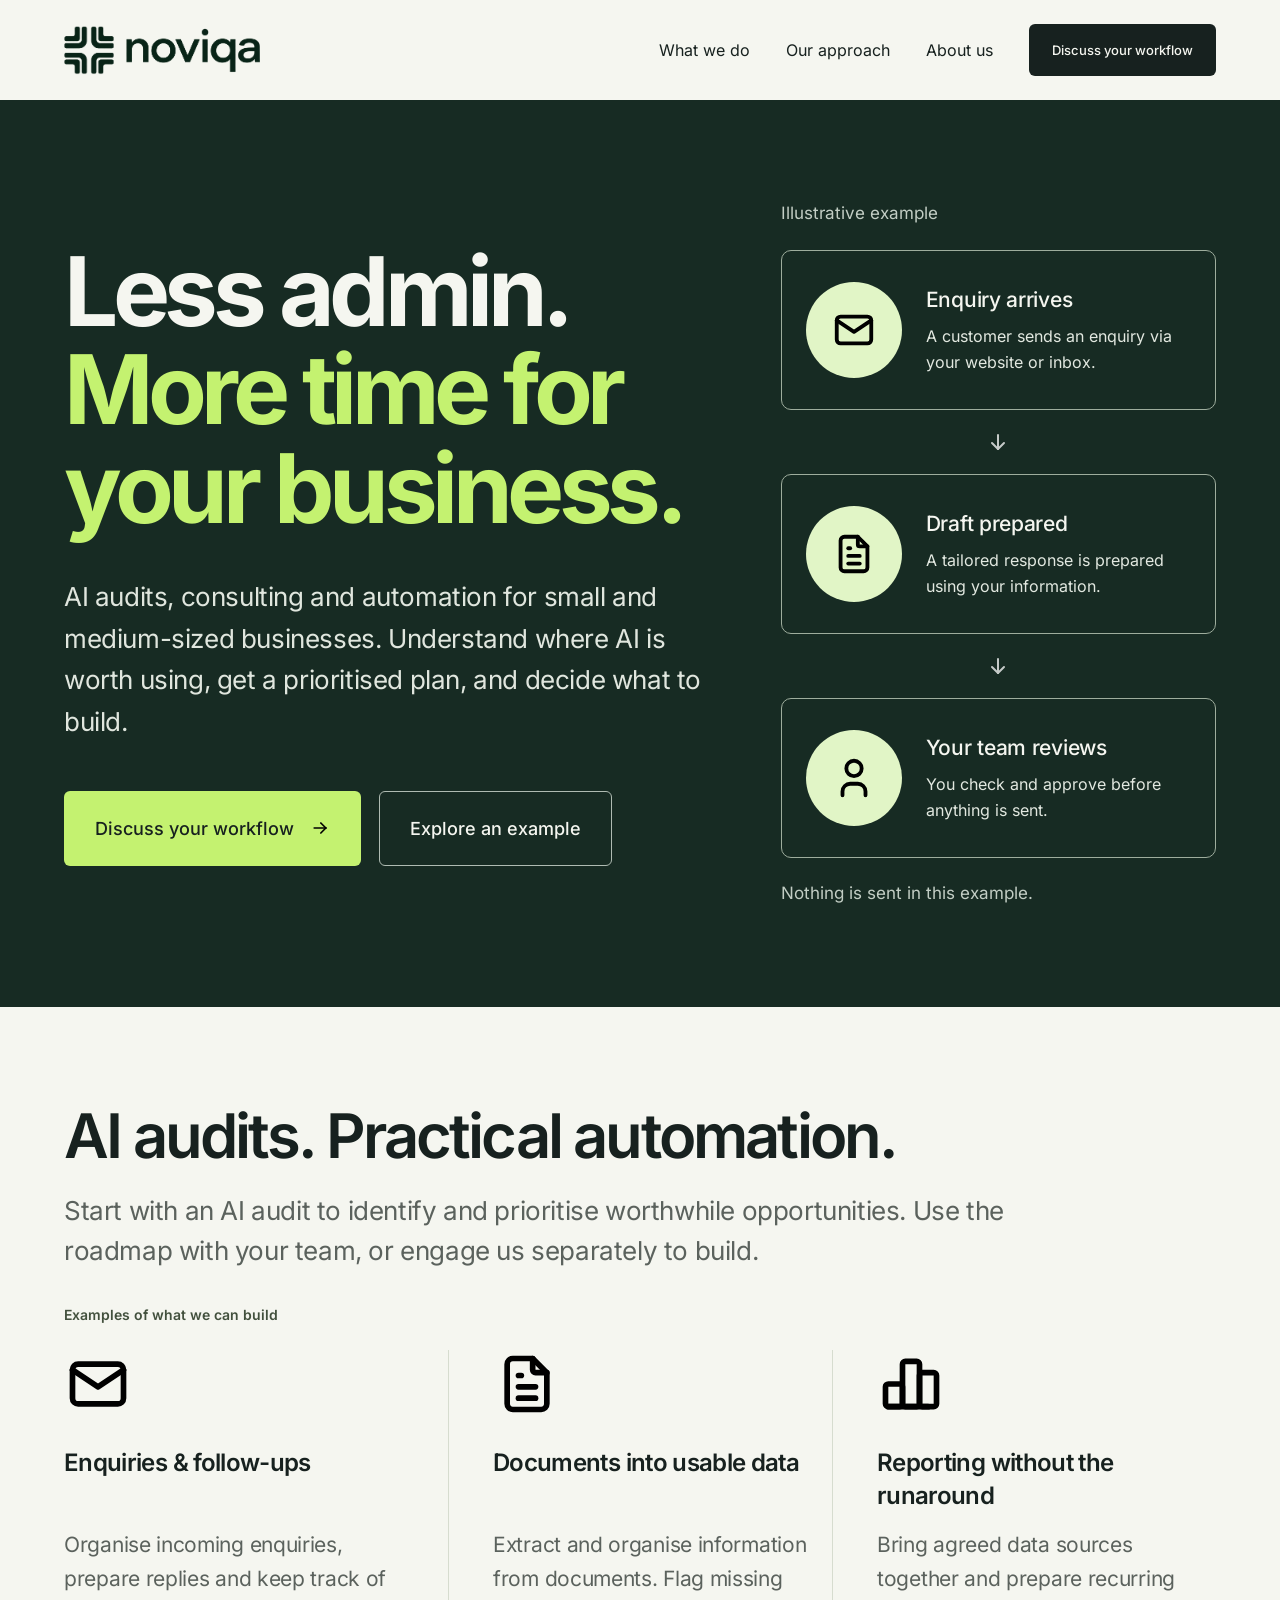
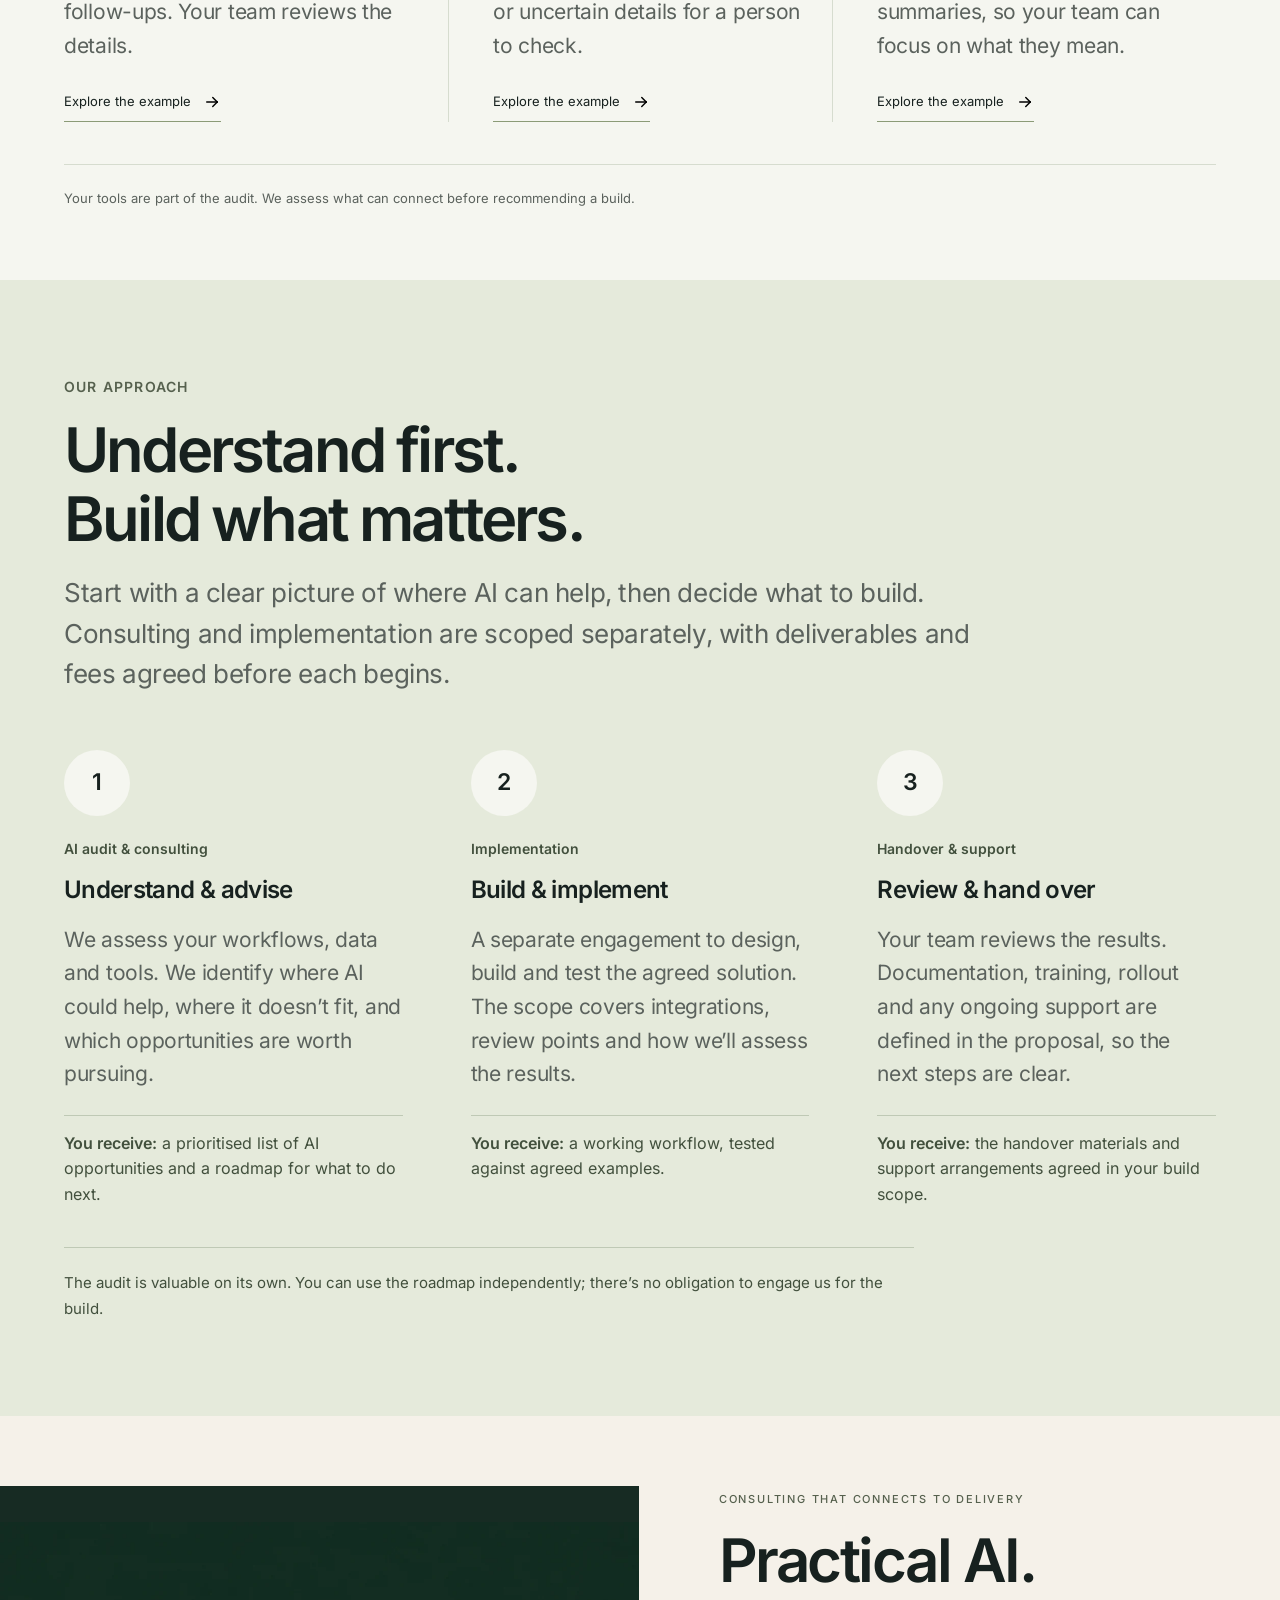
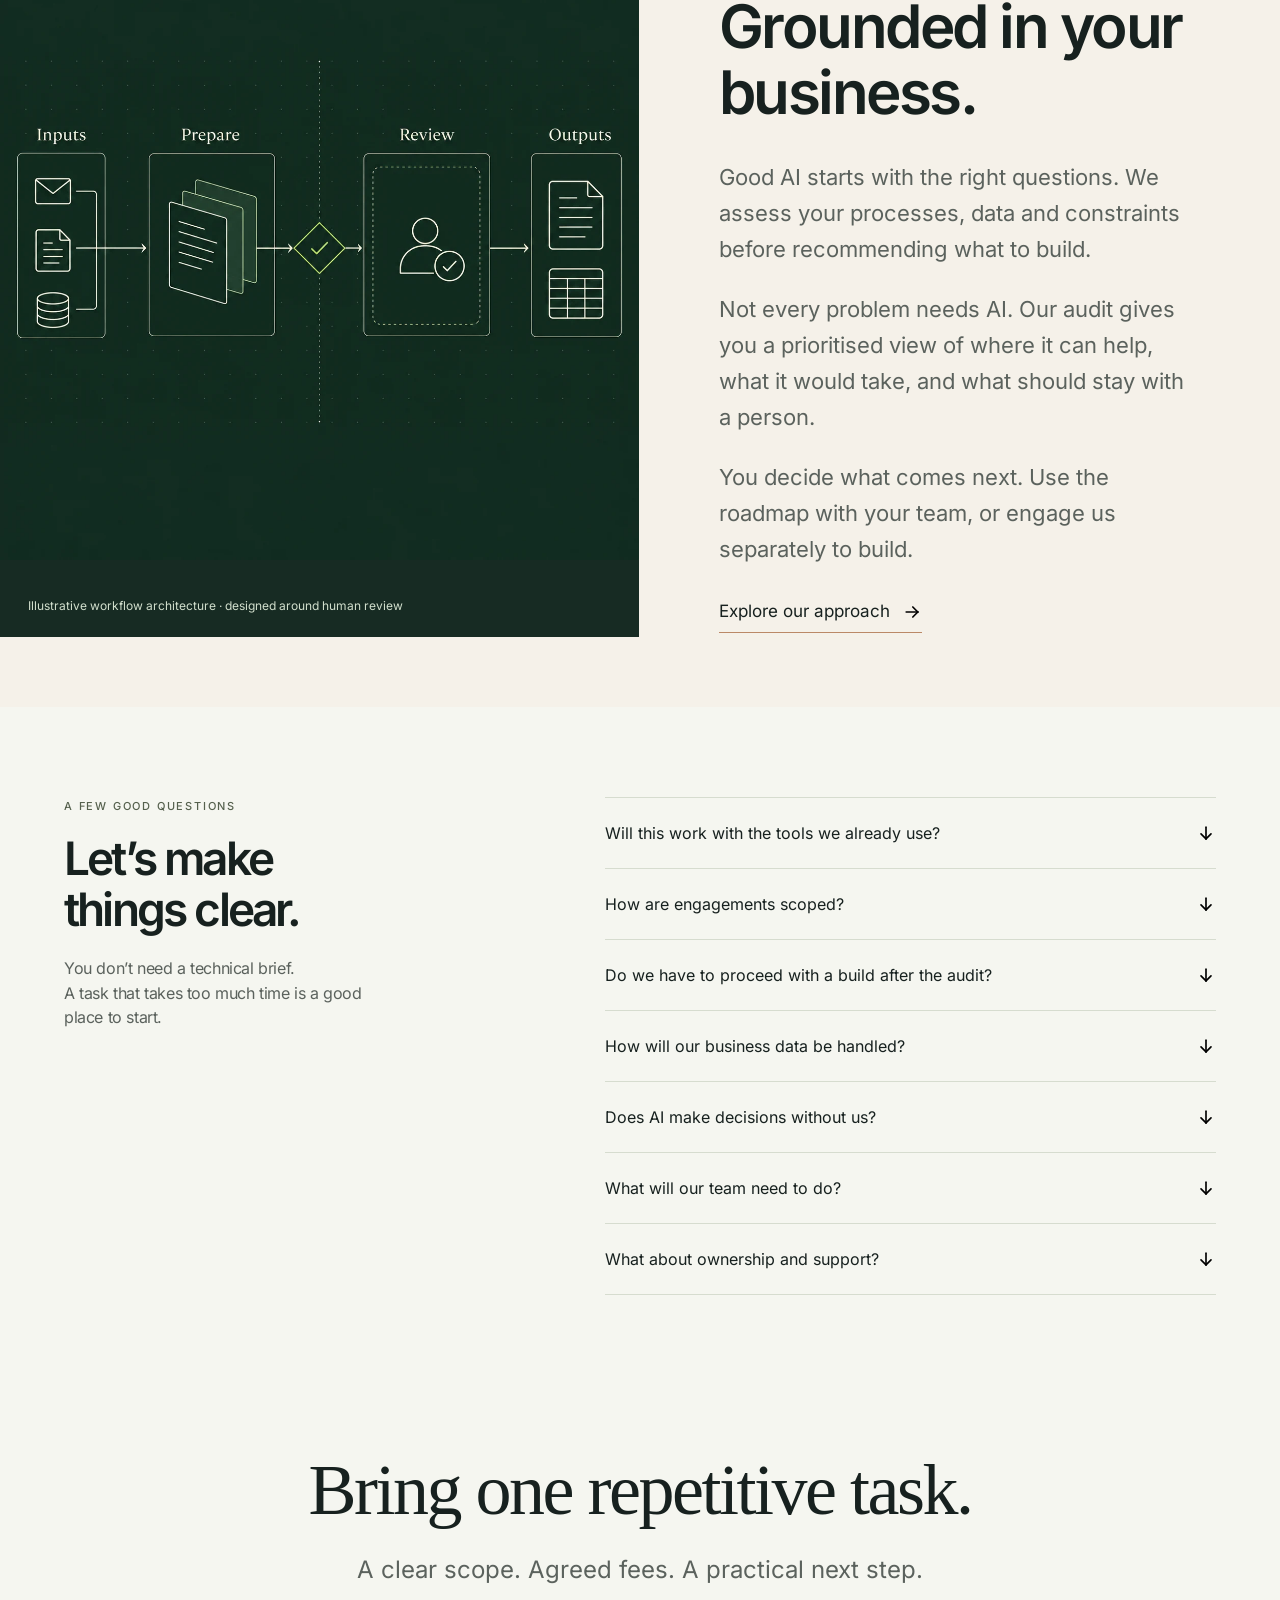
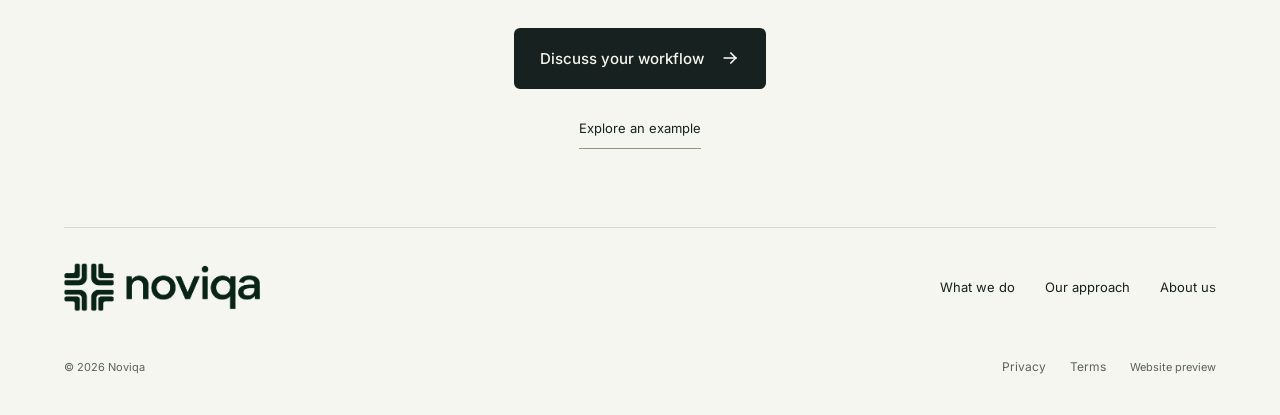
==== commit 4d721137: "Apply Noviqa branding and make richer workflows canonical" ====
--- a/app.html
+++ b/app.html
@@ -5,8 +5,8 @@
   <meta name="viewport" content="width=device-width, initial-scale=1">
   <meta name="description" content="AI auditing, consulting and implementation for small and medium-sized businesses. Clear priorities, agreed fees, and practical workflows with your team in control.">
   <meta name="theme-color" content="#17211f">
-  <title>[Company Name] | Less admin. More time for your business.</title>
-  <link rel="icon" href="assets/icons/mail.svg" type="image/svg+xml">
+  <title>Noviqa | Less admin. More time for your business.</title>
+  <link rel="icon" href="assets/brand/converge-symbol.png" type="image/png">
   <link rel="preload" href="assets/fonts/inter-latin-400.woff2" as="font" type="font/woff2" crossorigin>
   <link rel="preload" href="assets/fonts/inter-latin-700.woff2" as="font" type="font/woff2" crossorigin>
   <link rel="stylesheet" href="styles.css">
@@ -16,7 +16,7 @@
   <a class="skip-link" href="#main">Skip to content</a>
   <header class="site-header">
     <div class="container header-inner">
-      <a class="wordmark" href="#" aria-label="Company Name home">[Company Name]</a>
+      <a class="wordmark logo-wordmark" href="#" aria-label="Noviqa home"><span class="brand-logo-frame"><img class="brand-logo-image" src="assets/brand/converge-lockup.png" alt="Noviqa" width="2172" height="724"></span></a>
       <button class="menu-toggle icon-button" aria-expanded="false" aria-controls="main-navigation" aria-label="Open navigation"><img src="assets/icons/menu-2.svg" alt="" width="24" height="24"></button>
       <nav id="main-navigation" aria-label="Main navigation">
         <a href="#services">What we do</a><a href="#process">Our approach</a><a href="#about">About us</a>
@@ -104,8 +104,8 @@
     </section>
   </main>
   <footer class="site-footer">
-    <div class="container footer-top"><a class="wordmark" href="#">[Company Name]</a><nav aria-label="Footer navigation"><a href="#services">What we do</a><a href="#process">Our approach</a><a href="#about">About us</a></nav></div>
-    <div class="container footer-bottom"><p>© <span id="year">2026</span> [Company Name]</p><div><button data-policy="privacy">Privacy</button><button data-policy="terms">Terms</button><span>Website preview</span></div></div>
+    <div class="container footer-top"><a class="wordmark logo-wordmark" href="#" aria-label="Noviqa home"><span class="brand-logo-frame"><img class="brand-logo-image" src="assets/brand/converge-lockup.png" alt="Noviqa" width="2172" height="724"></span></a><nav aria-label="Footer navigation"><a href="#services">What we do</a><a href="#process">Our approach</a><a href="#about">About us</a></nav></div>
+    <div class="container footer-bottom"><p>© <span id="year">2026</span> Noviqa</p><div><button data-policy="privacy">Privacy</button><button data-policy="terms">Terms</button><span>Website preview</span></div></div>
   </footer>
 
   <dialog class="example-dialog" id="example-dialog" aria-labelledby="example-heading">
--- a/styles.css
+++ b/styles.css
@@ -23,6 +23,12 @@
 .site-header{background:var(--paper)}
 .header-inner{min-height:100px;display:flex;align-items:center;justify-content:space-between;gap:24px}
 .wordmark{font-family:var(--serif);font-size:32px;line-height:1.2;letter-spacing:-1px;white-space:nowrap}
+.wordmark.logo-wordmark{display:flex;align-items:center;min-height:48px;line-height:1;letter-spacing:0}
+.brand-logo-frame{display:block;position:relative;overflow:hidden;width:196px;aspect-ratio:4;flex-shrink:0}
+/* Optical display crop of the selected transparent asset, not a drawn mark. */
+.brand-logo-image{display:block;position:absolute;width:110.478128%;left:-5.340793%;top:-24.059003%;max-width:none;height:auto}
+@media(max-width:900px){.brand-logo-frame{width:176px}}
+@media(max-width:700px){.brand-logo-frame{width:172px}}
 .header-inner nav{display:flex;align-items:center;gap:36px;font-size:16px}
 .header-inner nav>a{padding-block:12px}
 .header-inner nav>a:hover,.site-footer a:hover{text-decoration:underline;text-underline-offset:5px}
